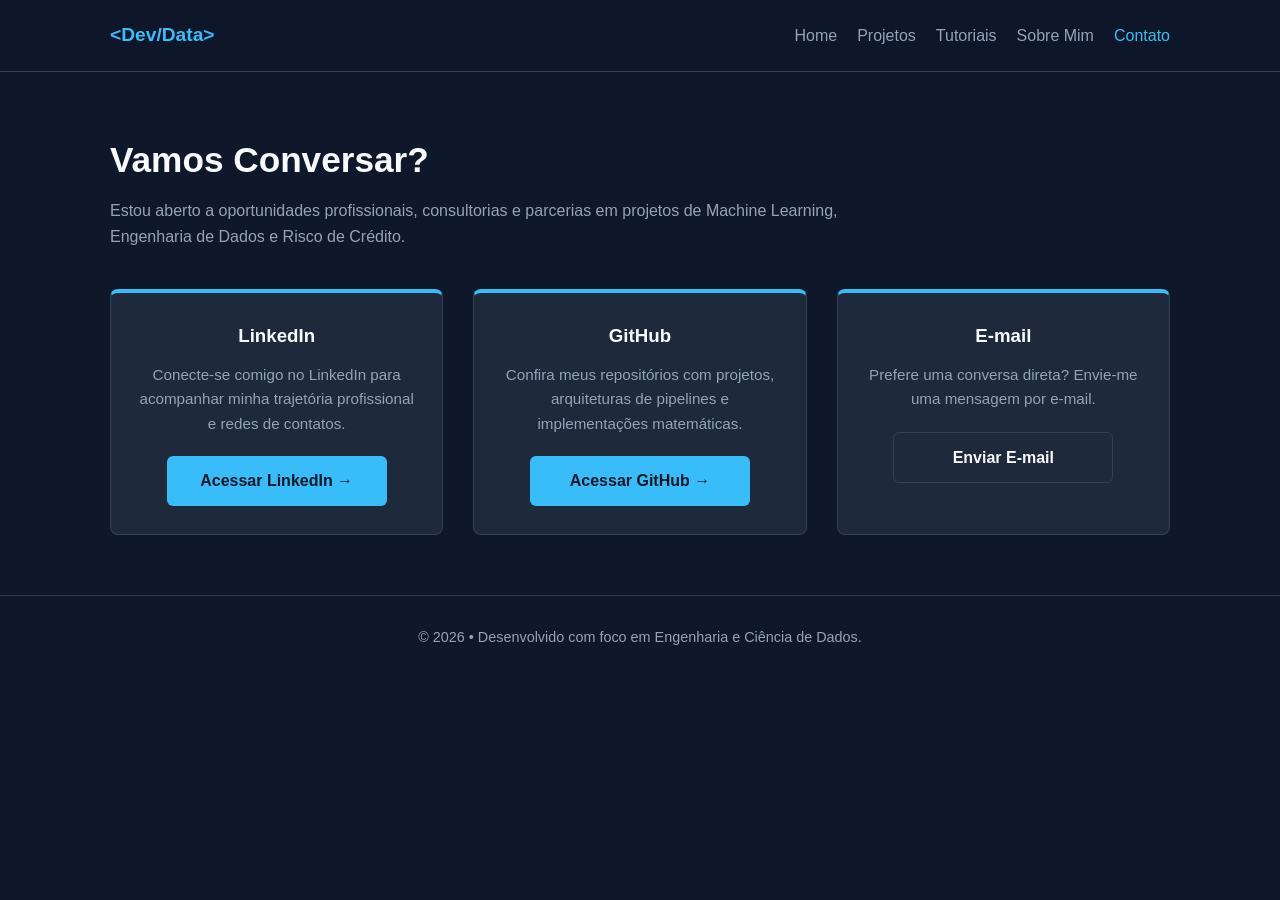
==== contato.html @ 17c47d7b "feat: adiciona pagina de contato e encerra MVP do portfolio" ====
<!DOCTYPE html>
<html lang="pt-BR">
<head>
  <meta charset="UTF-8">
  <meta name="viewport" content="width=device-width, initial-scale=1.0">
  <title>Contato | Machine Learning Engineer & Data Scientist</title>
  <link rel="stylesheet" href="css/style.css">
</head>
<body>

  <header>
    <div class="container">
      <nav>
        <a href="index.html" class="logo">&lt;Dev/Data&gt;</a>
        <ul class="nav-links">
          <li><a href="index.html">Home</a></li>
          <li><a href="projetos.html">Projetos</a></li>
          <li><a href="tutoriais.html">Tutoriais</a></li>
          <li><a href="sobre.html">Sobre Mim</a></li>
          <li><a href="contato.html" class="active">Contato</a></li>
        </ul>
      </nav>
    </div>
  </header>

  <main class="container" style="padding: 60px 20px;">
    <h1 style="font-size: 2.2rem; margin-bottom: 10px;">Vamos Conversar?</h1>
    <p style="color: var(--text-secondary); margin-bottom: 40px; max-width: 800px;">
      Estou aberto a oportunidades profissionais, consultorias e parcerias em projetos de Machine Learning, Engenharia de Dados e Risco de Crédito.
    </p>

    <div style="display: grid; grid-template-columns: repeat(auto-fit, minmax(280px, 1fr)); gap: 30px;">
      
      <div class="card" style="padding: 28px; text-align: center; border-top: 4px solid var(--accent-color);">
        <h3 style="margin-bottom: 12px; color: var(--text-primary);">LinkedIn</h3>
        <p style="color: var(--text-secondary); margin-bottom: 20px; font-size: 0.95rem;">
          Conecte-se comigo no LinkedIn para acompanhar minha trajetória profissional e redes de contatos.
        </p>
        <a href="https://www.linkedin.com/in/eneas-rodrigues-júnior-17100943" target="_blank" class="btn btn-primary" style="display: inline-block; width: 80%;">Acessar LinkedIn &rarr;</a>
      </div>

      <div class="card" style="padding: 28px; text-align: center; border-top: 4px solid var(--accent-color);">
        <h3 style="margin-bottom: 12px; color: var(--text-primary);">GitHub</h3>
        <p style="color: var(--text-secondary); margin-bottom: 20px; font-size: 0.95rem;">
          Confira meus repositórios com projetos, arquiteturas de pipelines e implementações matemáticas.
        </p>
        <a href="https://github.com/EneasJr-Rodrigues" target="_blank" class="btn btn-primary" style="display: inline-block; width: 80%;">Acessar GitHub &rarr;</a>
      </div>

      <div class="card" style="padding: 28px; text-align: center; border-top: 4px solid var(--accent-color);">
        <h3 style="margin-bottom: 12px; color: var(--text-primary);">E-mail</h3>
        <p style="color: var(--text-secondary); margin-bottom: 20px; font-size: 0.95rem;">
          Prefere uma conversa direta? Envie-me uma mensagem por e-mail.
        </p>
        <a href="mailto:eneas.rodrigues25@gmail.com" class="btn btn-secondary" style="display: inline-block; width: 80%;">Enviar E-mail</a>
      </div>

    </div>
  </main>

  <footer>
    <div class="container">
      <p>&copy; 2026 • Desenvolvido com foco em Engenharia e Ciência de Dados.</p>
    </div>
  </footer>

</body>
</html>
---- css/style.css ----
/* Configurações Globais */
:root {
  --bg-color: #0f172a;
  --card-bg: #1e293b;
  --text-primary: #f8fafc;
  --text-secondary: #94a3b8;
  --accent-color: #38bdf8;
  --accent-hover: #0284c7;
  --border-color: #334155;
  --font-family: 'Inter', -apple-system, BlinkMacSystemFont, 'Segoe UI', Roboto, sans-serif;
}

* {
  margin: 0;
  padding: 0;
  box-sizing: border-box;
}

body {
  background-color: var(--bg-color);
  color: var(--text-primary);
  font-family: var(--font-family);
  line-height: 1.6;
}

/* Container */
.container {
  max-width: 1100px;
  margin: 0 auto;
  padding: 0 20px;
}

/* Navegação */
header {
  border-bottom: 1px solid var(--border-color);
  position: sticky;
  top: 0;
  background-color: rgba(15, 23, 42, 0.9);
  backdrop-filter: blur(8px);
  z-index: 100;
}

nav {
  display: flex;
  justify-content: space-between;
  align-items: center;
  padding: 20px 0;
}

.logo {
  font-weight: 700;
  font-size: 1.2rem;
  color: var(--accent-color);
  text-decoration: none;
}

.nav-links {
  display: flex;
  list-style: none;
  gap: 20px;
}

.nav-links a {
  color: var(--text-secondary);
  text-decoration: none;
  font-weight: 500;
  transition: color 0.2s;
}

.nav-links a:hover,
.nav-links a.active {
  color: var(--accent-color);
}

/* Hero Section */
.hero {
  padding: 80px 0;
  text-align: left;
}

.hero h1 {
  font-size: 2.5rem;
  margin-bottom: 20px;
  line-height: 1.2;
}

.hero p {
  font-size: 1.2rem;
  color: var(--text-secondary);
  max-width: 800px;
  margin-bottom: 30px;
}

.cta-buttons {
  display: flex;
  gap: 15px;
}

.btn {
  display: inline-block;
  padding: 12px 24px;
  border-radius: 6px;
  font-weight: 600;
  text-decoration: none;
  transition: all 0.2s;
}

.btn-primary {
  background-color: var(--accent-color);
  color: #0f172a;
}

.btn-primary:hover {
  background-color: var(--accent-hover);
  color: #ffffff;
}

.btn-secondary {
  border: 1px solid var(--border-color);
  color: var(--text-primary);
}

.btn-secondary:hover {
  background-color: var(--card-bg);
}

/* Seção de Destaque */
.preview-section {
  padding: 40px 0 80px;
}

.section-title {
  font-size: 1.5rem;
  margin-bottom: 30px;
  border-left: 4px solid var(--accent-color);
  padding-left: 10px;
}

.card-grid {
  display: grid;
  grid-template-columns: repeat(auto-fit, minmax(300px, 1fr));
  gap: 20px;
}

.card {
  background-color: var(--card-bg);
  border: 1px solid var(--border-color);
  border-radius: 8px;
  padding: 24px;
}

.card h3 {
  margin-bottom: 10px;
  color: var(--text-primary);
}

.card p {
  color: var(--text-secondary);
  font-size: 0.95rem;
  margin-bottom: 15px;
}

/* Footer */
footer {
  border-top: 1px solid var(--border-color);
  text-align: center;
  padding: 30px 0;
  color: var(--text-secondary);
  font-size: 0.9rem;
}
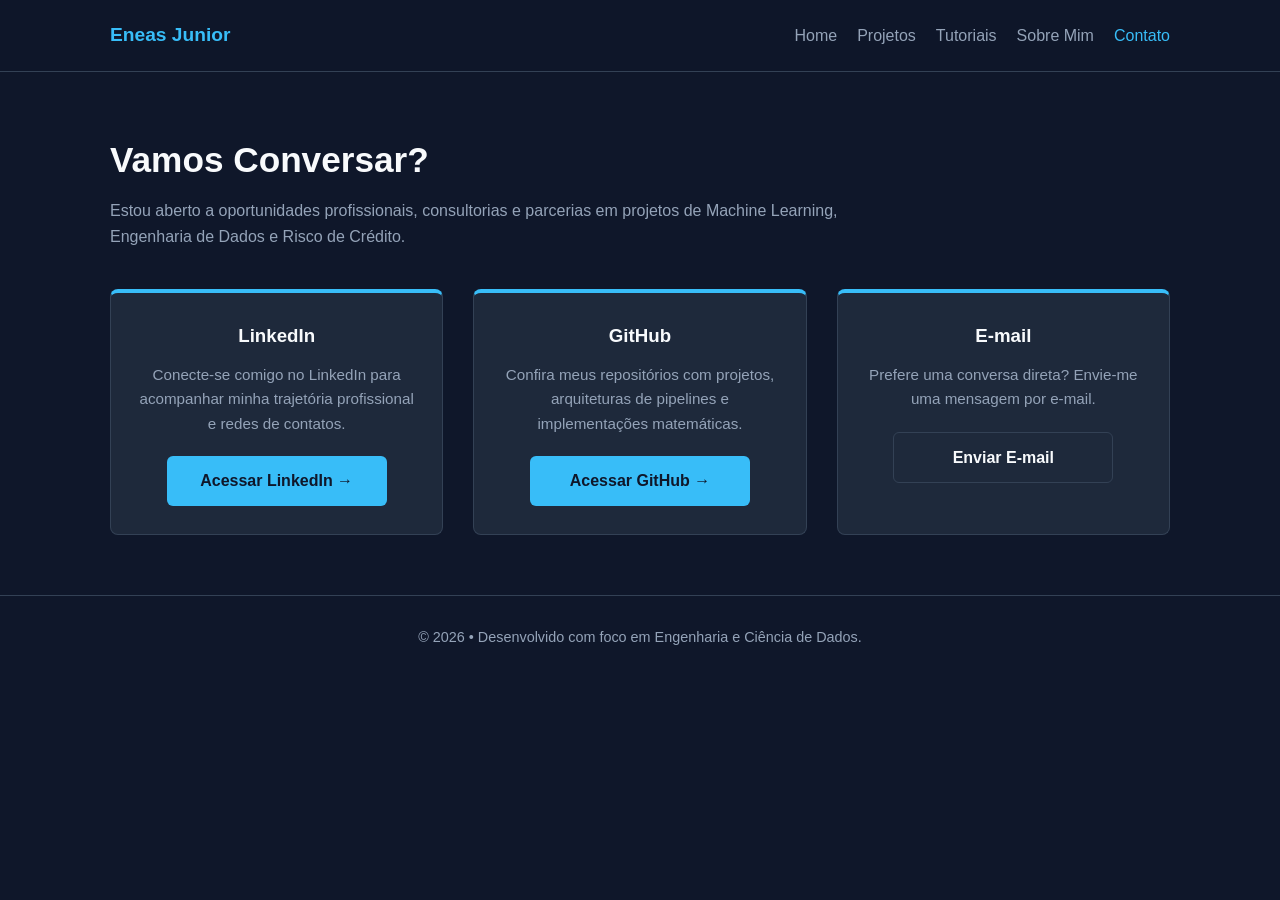
==== commit b3816682: "fix: altera logo do header para Eneas Junior" ====
--- a/contato.html
+++ b/contato.html
@@ -11,7 +11,7 @@
   <header>
     <div class="container">
       <nav>
-        <a href="index.html" class="logo">&lt;Dev/Data&gt;</a>
+        <a href="index.html" class="logo">Eneas Junior</a>
         <ul class="nav-links">
           <li><a href="index.html">Home</a></li>
           <li><a href="projetos.html">Projetos</a></li>
